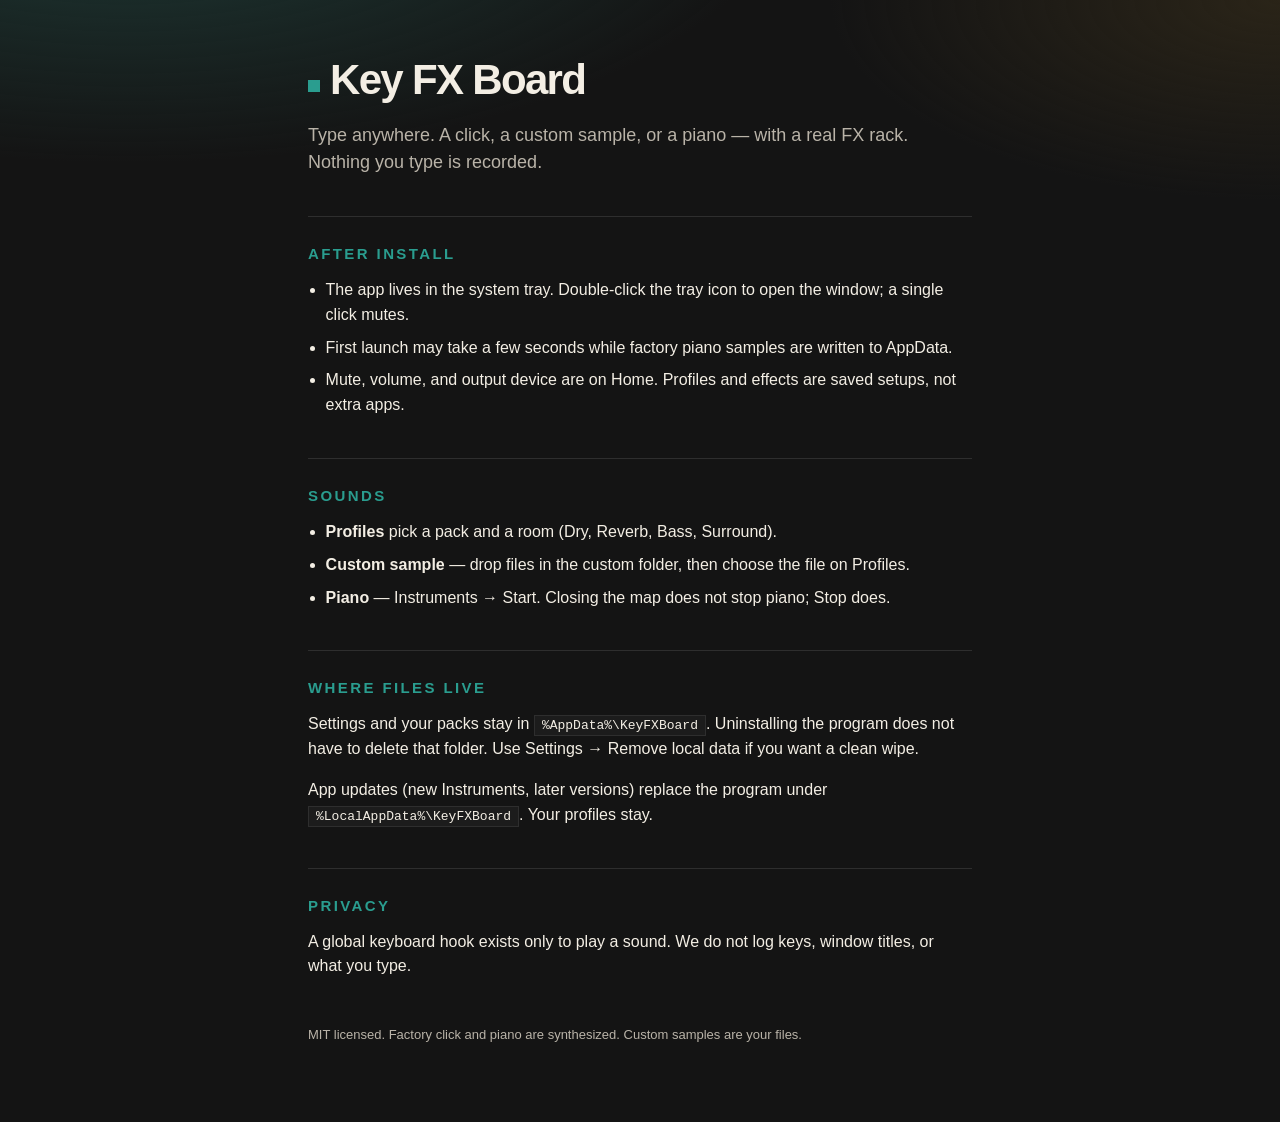
==== installer/GettingStarted.html @ c266f8f7 "Initial commit: Key FX Board v0.1.1 Windows tray app with packs, profiles, FX rack, Velopack install" ====
<!DOCTYPE html>
<html lang="en">
<head>
  <meta charset="utf-8"/>
  <meta name="viewport" content="width=device-width, initial-scale=1"/>
  <title>Key FX Board — Getting started</title>
  <style>
    :root {
      --ink: #f3eee4;
      --muted: #b9b3a8;
      --bg: #141414;
      --panel: #1c1c1c;
      --line: #2e2e2e;
      --teal: #2a9d8f;
    }
    * { box-sizing: border-box; }
    html, body { margin: 0; padding: 0; background: var(--bg); color: var(--ink); }
    body {
      font-family: "Segoe UI", "Avenir Next", sans-serif;
      min-height: 100vh;
      background:
        radial-gradient(1200px 500px at 10% -10%, #1e3a36 0%, transparent 55%),
        radial-gradient(900px 400px at 100% 0%, #2a2418 0%, transparent 50%),
        var(--bg);
    }
    main {
      max-width: 720px;
      margin: 0 auto;
      padding: 56px 28px 80px;
    }
    h1 {
      font-size: 42px;
      font-weight: 650;
      letter-spacing: -0.04em;
      margin: 0 0 12px;
    }
    .lede {
      font-size: 18px;
      color: var(--muted);
      line-height: 1.5;
      max-width: 36em;
    }
    .mark {
      display: inline-block;
      width: 12px;
      height: 12px;
      background: var(--teal);
      margin-right: 10px;
      vertical-align: 2px;
    }
    section {
      margin-top: 40px;
      padding-top: 28px;
      border-top: 1px solid var(--line);
    }
    h2 {
      font-size: 15px;
      text-transform: uppercase;
      letter-spacing: 0.16em;
      color: var(--teal);
      margin: 0 0 14px;
    }
    p, li { line-height: 1.55; color: var(--ink); }
    ul { padding-left: 1.1em; }
    li { margin: 8px 0; }
    .path {
      font-family: Consolas, "Cascadia Mono", monospace;
      font-size: 13px;
      background: var(--panel);
      border: 1px solid var(--line);
      padding: 2px 7px;
    }
    footer {
      margin-top: 48px;
      color: var(--muted);
      font-size: 13px;
    }
  </style>
</head>
<body>
  <main>
    <h1><span class="mark"></span>Key FX Board</h1>
    <p class="lede">Type anywhere. A click, a custom sample, or a piano — with a real FX rack. Nothing you type is recorded.</p>

    <section>
      <h2>After install</h2>
      <ul>
        <li>The app lives in the system tray. Double-click the tray icon to open the window; a single click mutes.</li>
        <li>First launch may take a few seconds while factory piano samples are written to AppData.</li>
        <li>Mute, volume, and output device are on Home. Profiles and effects are saved setups, not extra apps.</li>
      </ul>
    </section>

    <section>
      <h2>Sounds</h2>
      <ul>
        <li><strong>Profiles</strong> pick a pack and a room (Dry, Reverb, Bass, Surround).</li>
        <li><strong>Custom sample</strong> — drop files in the custom folder, then choose the file on Profiles.</li>
        <li><strong>Piano</strong> — Instruments → Start. Closing the map does not stop piano; Stop does.</li>
      </ul>
    </section>

    <section>
      <h2>Where files live</h2>
      <p>Settings and your packs stay in <span class="path">%AppData%\KeyFXBoard</span>. Uninstalling the program does not have to delete that folder. Use Settings → Remove local data if you want a clean wipe.</p>
      <p>App updates (new Instruments, later versions) replace the program under <span class="path">%LocalAppData%\KeyFXBoard</span>. Your profiles stay.</p>
    </section>

    <section>
      <h2>Privacy</h2>
      <p>A global keyboard hook exists only to play a sound. We do not log keys, window titles, or what you type.</p>
    </section>

    <footer>MIT licensed. Factory click and piano are synthesized. Custom samples are your files.</footer>
  </main>
</body>
</html>
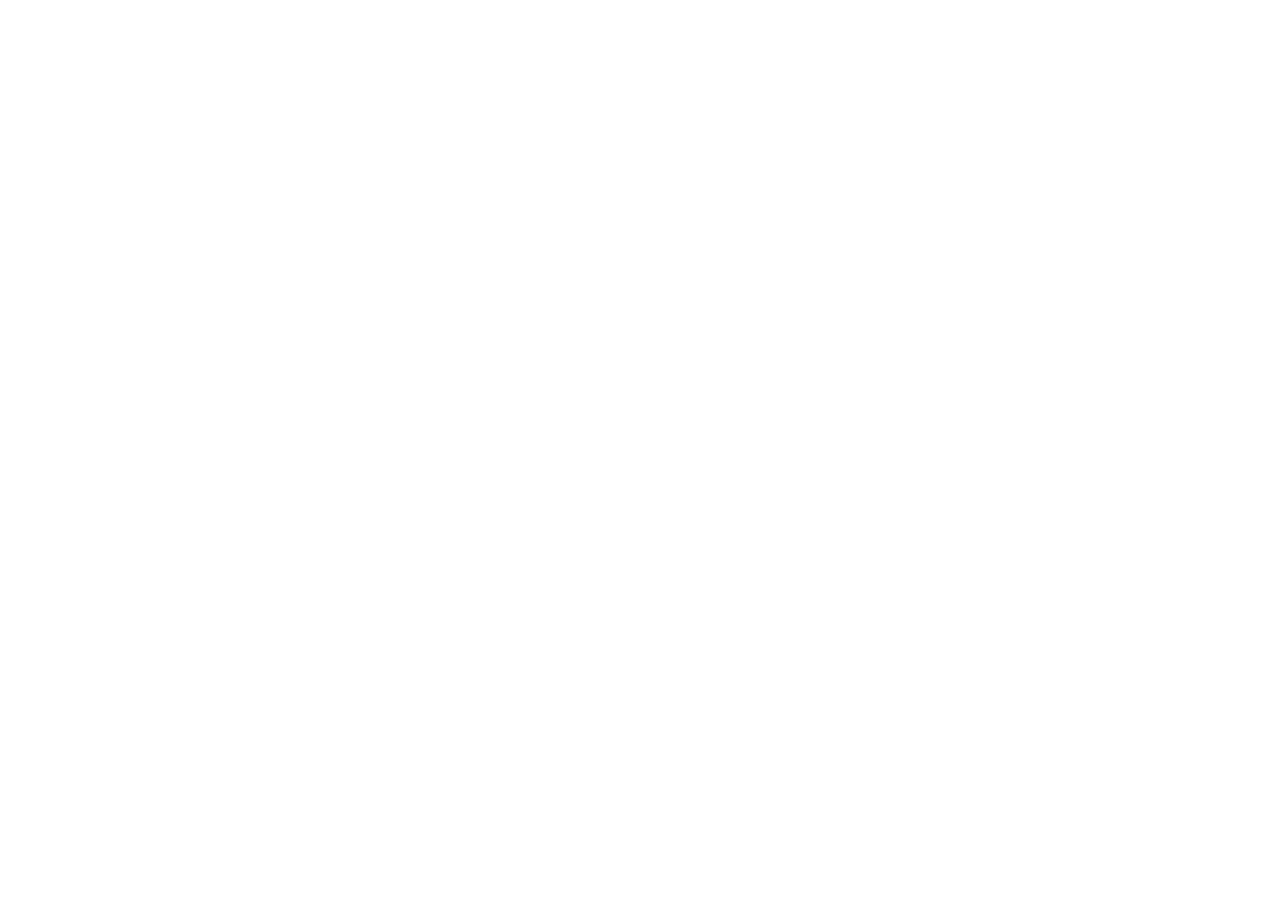
==== commit 0e689e42: "Enhance first-run experience and update documentation links. Added thank-you page and online guide a" ====
--- a/installer/GettingStarted.html
+++ b/installer/GettingStarted.html
@@ -4,114 +4,36 @@
   <meta charset="utf-8"/>
   <meta name="viewport" content="width=device-width, initial-scale=1"/>
   <title>Key FX Board — Getting started</title>
+  <meta http-equiv="refresh" content="0; url=https://royal-programmer.github.io/KeyFXBoard/getting-started.html"/>
   <style>
     :root {
-      --ink: #f3eee4;
-      --muted: #b9b3a8;
-      --bg: #141414;
-      --panel: #1c1c1c;
-      --line: #2e2e2e;
-      --teal: #2a9d8f;
+      --ink: #eef2f4;
+      --muted: #8b969e;
+      --bg: #0a0c0e;
+      --teal: #2dd4bf;
     }
-    * { box-sizing: border-box; }
-    html, body { margin: 0; padding: 0; background: var(--bg); color: var(--ink); }
     body {
-      font-family: "Segoe UI", "Avenir Next", sans-serif;
+      margin: 0;
       min-height: 100vh;
-      background:
-        radial-gradient(1200px 500px at 10% -10%, #1e3a36 0%, transparent 55%),
-        radial-gradient(900px 400px at 100% 0%, #2a2418 0%, transparent 50%),
-        var(--bg);
+      display: grid;
+      place-items: center;
+      font-family: "Segoe UI", sans-serif;
+      background: var(--bg);
+      color: var(--ink);
+      padding: 2rem;
+      text-align: center;
     }
-    main {
-      max-width: 720px;
-      margin: 0 auto;
-      padding: 56px 28px 80px;
-    }
-    h1 {
-      font-size: 42px;
-      font-weight: 650;
-      letter-spacing: -0.04em;
-      margin: 0 0 12px;
-    }
-    .lede {
-      font-size: 18px;
-      color: var(--muted);
-      line-height: 1.5;
-      max-width: 36em;
-    }
-    .mark {
-      display: inline-block;
-      width: 12px;
-      height: 12px;
-      background: var(--teal);
-      margin-right: 10px;
-      vertical-align: 2px;
-    }
-    section {
-      margin-top: 40px;
-      padding-top: 28px;
-      border-top: 1px solid var(--line);
-    }
-    h2 {
-      font-size: 15px;
-      text-transform: uppercase;
-      letter-spacing: 0.16em;
-      color: var(--teal);
-      margin: 0 0 14px;
-    }
-    p, li { line-height: 1.55; color: var(--ink); }
-    ul { padding-left: 1.1em; }
-    li { margin: 8px 0; }
-    .path {
-      font-family: Consolas, "Cascadia Mono", monospace;
-      font-size: 13px;
-      background: var(--panel);
-      border: 1px solid var(--line);
-      padding: 2px 7px;
-    }
-    footer {
-      margin-top: 48px;
-      color: var(--muted);
-      font-size: 13px;
-    }
+    a { color: var(--teal); }
+    p { color: var(--muted); max-width: 36em; }
   </style>
 </head>
 <body>
   <main>
-    <h1><span class="mark"></span>Key FX Board</h1>
-    <p class="lede">Type anywhere. A click, a custom sample, or a piano — with a real FX rack. Nothing you type is recorded.</p>
-
-    <section>
-      <h2>After install</h2>
-      <ul>
-        <li>The app lives in the system tray. Double-click the tray icon to open the window; a single click mutes.</li>
-        <li>First launch may take a few seconds while factory piano samples are written to AppData.</li>
-        <li>Mute, volume, and output device are on Home. Profiles and effects are saved setups, not extra apps.</li>
-      </ul>
-    </section>
-
-    <section>
-      <h2>Sounds</h2>
-      <ul>
-        <li><strong>Profiles</strong> pick a pack and a room (Dry, Reverb, Bass, Surround).</li>
-        <li><strong>Custom sample</strong> — drop files in the custom folder, then choose the file on Profiles.</li>
-        <li><strong>Piano</strong> — Instruments → Start. Closing the map does not stop piano; Stop does.</li>
-      </ul>
-    </section>
-
-    <section>
-      <h2>Where files live</h2>
-      <p>Settings and your packs stay in <span class="path">%AppData%\KeyFXBoard</span>. Uninstalling the program does not have to delete that folder. Use Settings → Remove local data if you want a clean wipe.</p>
-      <p>App updates (new Instruments, later versions) replace the program under <span class="path">%LocalAppData%\KeyFXBoard</span>. Your profiles stay.</p>
-    </section>
-
-    <section>
-      <h2>Privacy</h2>
-      <p>A global keyboard hook exists only to play a sound. We do not log keys, window titles, or what you type.</p>
-    </section>
-
-    <footer>MIT licensed. Factory click and piano are synthesized. Custom samples are your files.</footer>
+    <h1>Key FX Board</h1>
+    <p>Opening the online getting started guide…</p>
+    <p><a href="https://royal-programmer.github.io/KeyFXBoard/getting-started.html">Continue</a>
+      · <a href="https://royal-programmer.github.io/KeyFXBoard/thank-you.html">Thank you</a>
+      · <a href="https://royal-programmer.github.io/KeyFXBoard/uninstall.html">Uninstall</a></p>
   </main>
 </body>
 </html>
